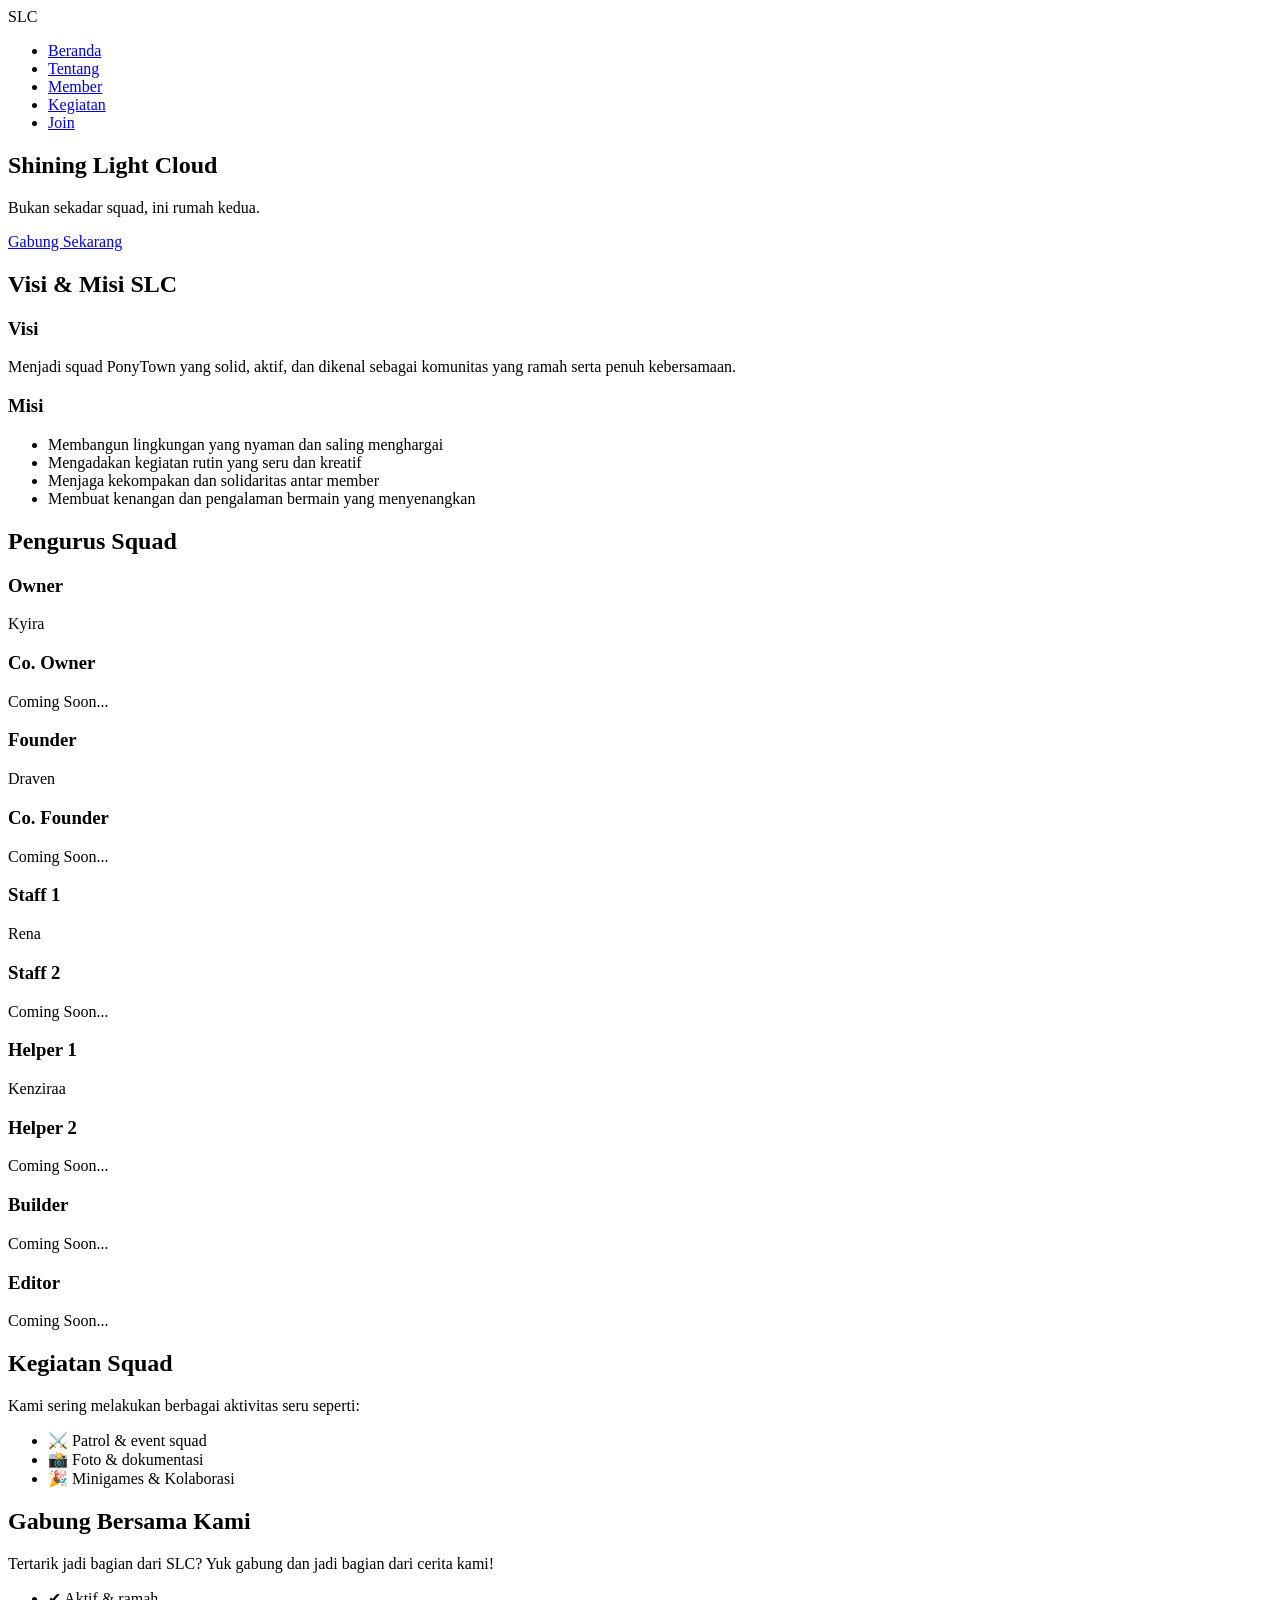
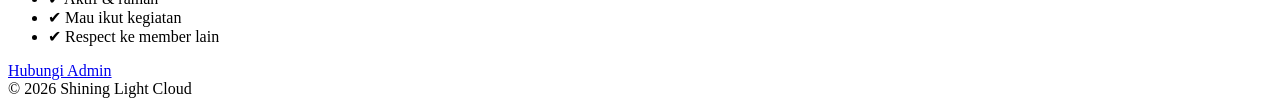
==== index.html @ 81d32ac1 "Refactor index.html and update stylesheet reference Updated the HTML structure and stylesheet link." ====
<!DOCTYPE html>
<html lang="id">
<head>
    <meta charset="UTF-8">
    <meta name="viewport" content="width=device-width, initial-scale=1.0">
    <title>Shining Light Cloud</title>
    <link rel="stylesheet" href="style.css">
</head>
<body>

    <!-- NAVBAR -->
    <nav class="navbar">
        <div class="logo">SLC</div>
        <ul>
            <li><a href="#hero">Beranda</a></li>
            <li><a href="#about">Tentang</a></li>
            <li><a href="#team">Member</a></li>
            <li><a href="#activity">Kegiatan</a></li>
            <li><a href="#join">Join</a></li>
        </ul>
    </nav>

    <!-- HERO -->
    <section id="hero" class="section hero">
        <div class="hero-text">
            <h1>Shining Light Cloud</h1>
            <p>Bukan sekadar squad, ini rumah kedua.</p>
            <a href="#join" class="btn">Gabung Sekarang</a>
        </div>
    </section>

    <!-- ABOUT -->
    <section id="about" class="section about">
        <h2>Visi & Misi SLC</h2>

        <div class="about-container">
            <div class="visi">
                <h3>Visi</h3>
                <p>
                    Menjadi squad PonyTown yang solid, aktif, dan dikenal sebagai
                    komunitas yang ramah serta penuh kebersamaan.
                </p>
            </div>

            <div class="misi">
                <h3>Misi</h3>
                <ul>
                    <li>Membangun lingkungan yang nyaman dan saling menghargai</li>
                    <li>Mengadakan kegiatan rutin yang seru dan kreatif</li>
                    <li>Menjaga kekompakan dan solidaritas antar member</li>
                    <li>Membuat kenangan dan pengalaman bermain yang menyenangkan</li>
                </ul>
            </div>
        </div>
    </section>

    <!-- TEAM -->
    <section id="team" class="section team">
        <h2>Pengurus Squad</h2>

        <div class="team-container">
            <div class="member">
                <h3>Owner</h3>
                <p>Kyira</p>
            </div>

            <div class="member">
                <h3>Co. Owner</h3>
                <p>Coming Soon...</p>
            </div>

            <div class="member">
                <h3>Founder</h3>
                <p>Draven</p>
            </div>

            <div class="member">
                <h3>Co. Founder</h3>
                <p>Coming Soon...</p>
            </div>

            <div class="member">
                <h3>Staff 1</h3>
                <p>Rena</p>
            </div>

            <div class="member">
                <h3>Staff 2</h3>
                <p>Coming Soon...</p>
            </div>

            <div class="member">
                <h3>Helper 1</h3>
                <p>Kenziraa</p>
            </div>

            <div class="member">
                <h3>Helper 2</h3>
                <p>Coming Soon...</p>
            </div>

            <div class="member">
                <h3>Builder</h3>
                <p>Coming Soon...</p>
            </div>

            <div class="member">
                <h3>Editor</h3>
                <p>Coming Soon...</p>
            </div>
        </div>
    </section>

    <!-- ACTIVITY -->
    <section id="activity" class="section activity">
        <h2>Kegiatan Squad</h2>
        <p>Kami sering melakukan berbagai aktivitas seru seperti:</p>

        <ul>
            <li>⚔️ Patrol & event squad</li>
            <li>📸 Foto & dokumentasi</li>
            <li>🎉 Minigames & Kolaborasi</li>
        </ul>
    </section>

    <!-- JOIN -->
    <section id="join" class="section join">
        <h2>Gabung Bersama Kami</h2>
        <p>
            Tertarik jadi bagian dari SLC? Yuk gabung dan jadi bagian dari cerita kami!
        </p>

        <ul>
            <li>✔ Aktif & ramah</li>
            <li>✔ Mau ikut kegiatan</li>
            <li>✔ Respect ke member lain</li>
        </ul>

        <a href="#" class="btn">Hubungi Admin</a>
    </section>

    <!-- FOOTER -->
    <footer>
        &copy; 2026 Shining Light Cloud
    </footer>

</body>
</html>
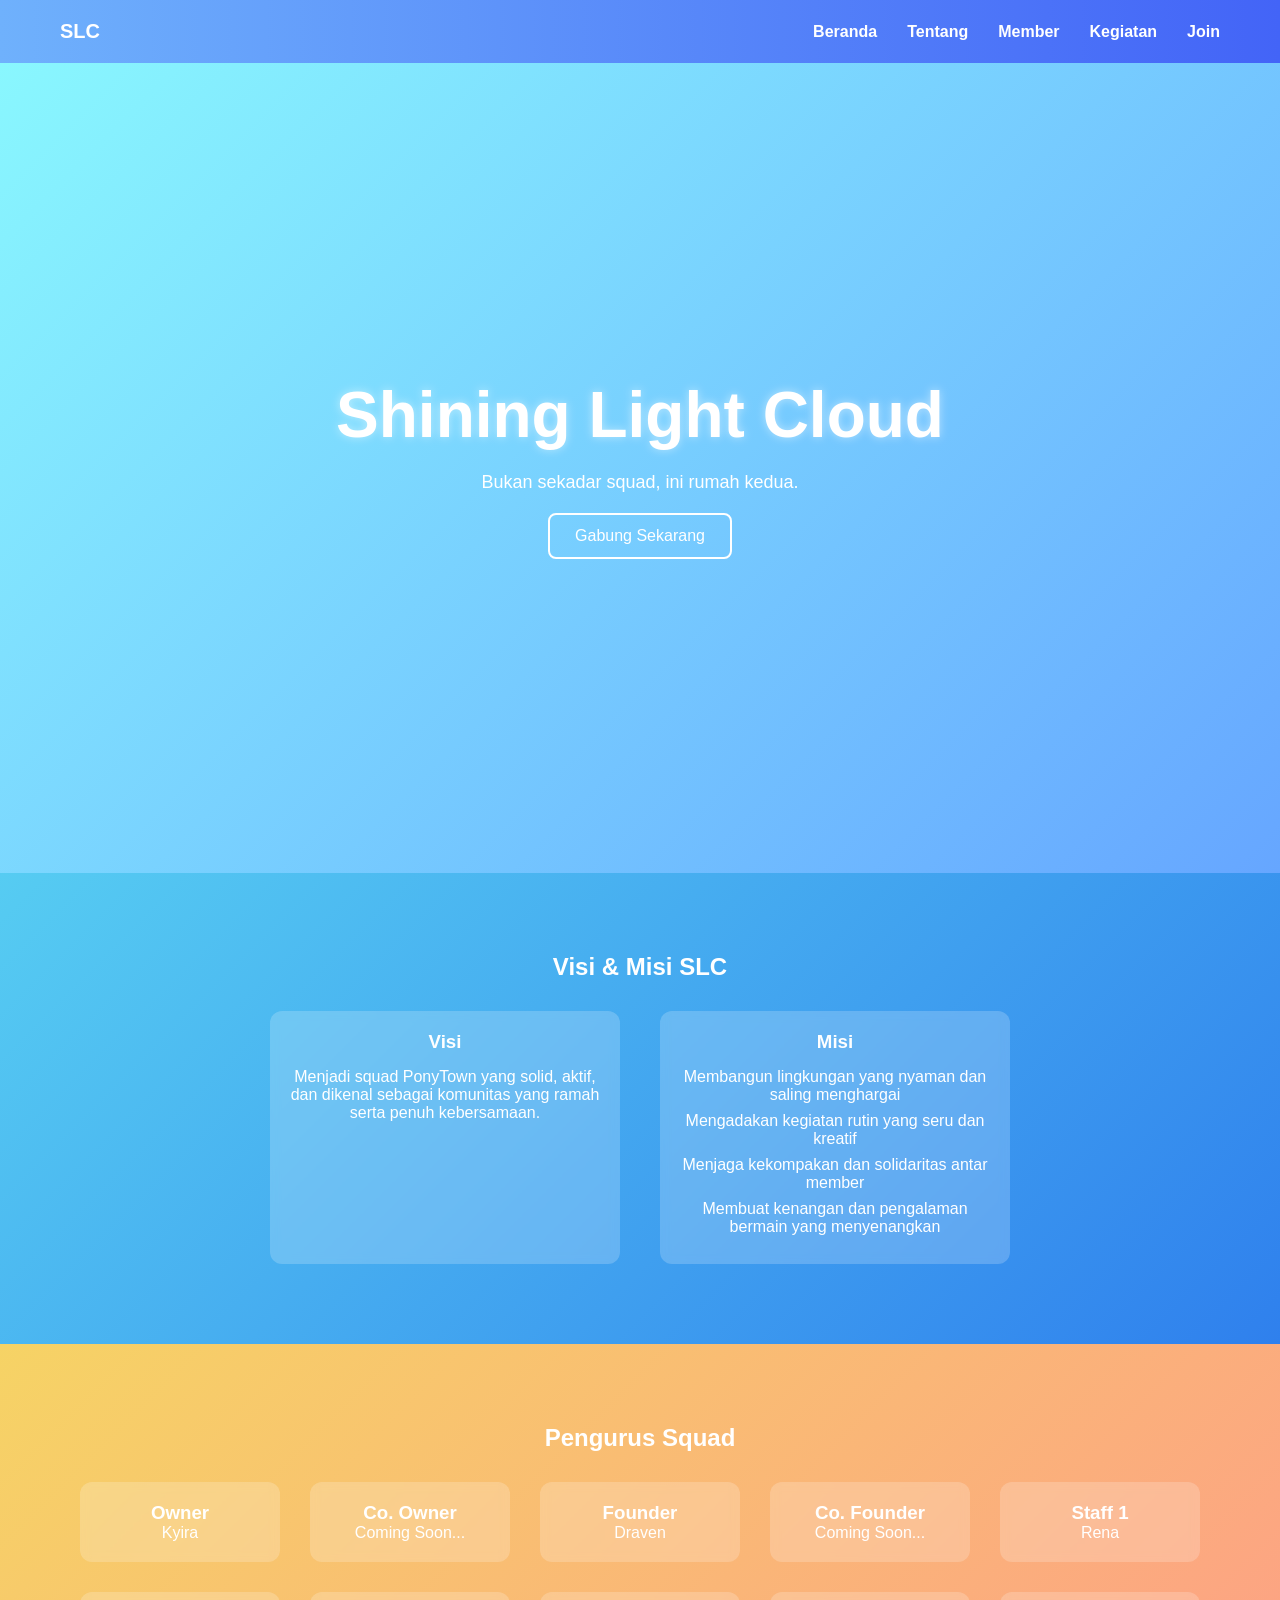
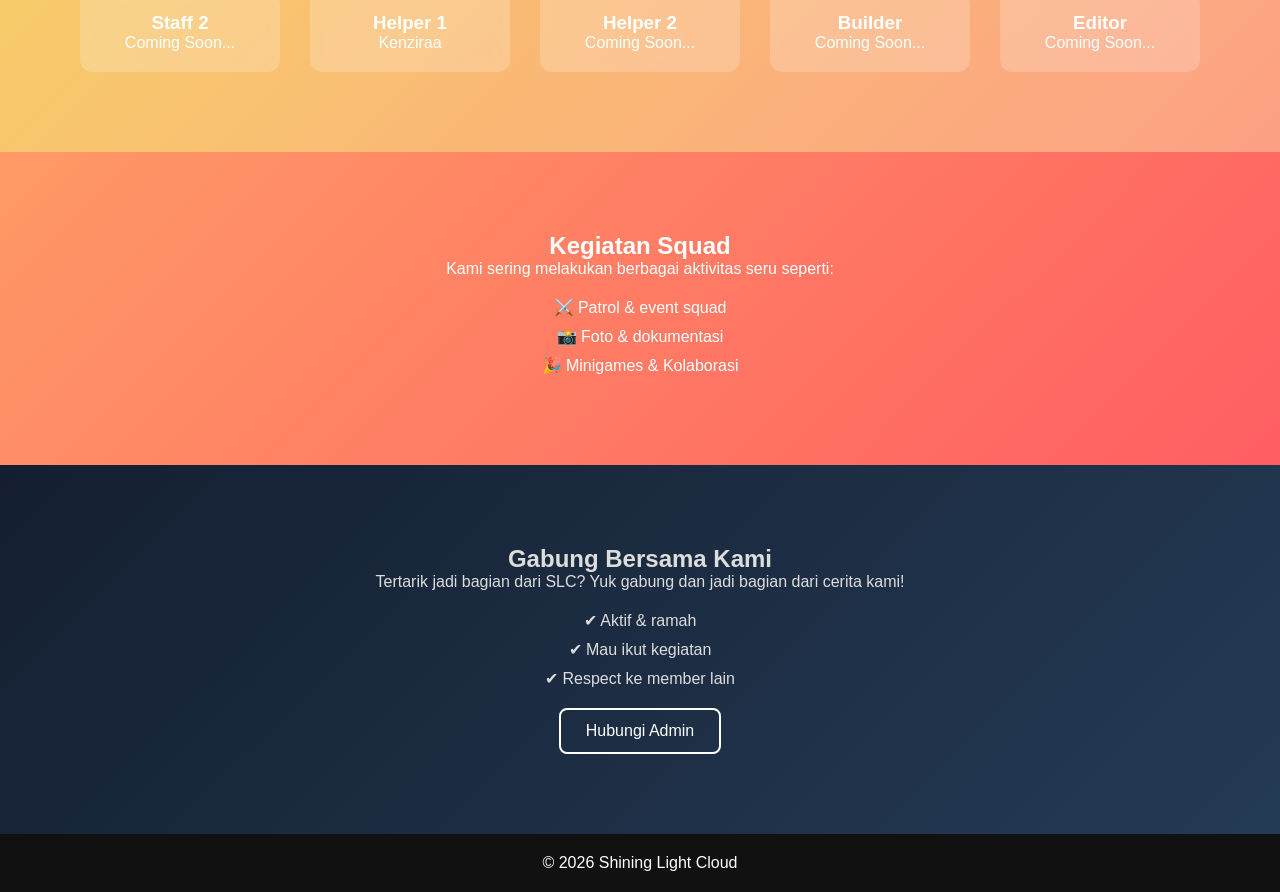
==== commit 15dc3f14: "Update index.html structure and stylesheet link" ====
--- a/index.html
+++ b/index.html
@@ -4,7 +4,7 @@
     <meta charset="UTF-8">
     <meta name="viewport" content="width=device-width, initial-scale=1.0">
     <title>Shining Light Cloud</title>
-    <link rel="stylesheet" href="style.css">
+    <link rel="stylesheet" href="Beranda.css">
 </head>
 <body>
 
--- a/Beranda.css
+++ b/Beranda.css
@@ -0,0 +1,218 @@
+/* RESET */
+* {
+    margin: 0;
+    padding: 0;
+    box-sizing: border-box;
+}
+
+body {
+    font-family: Arial, sans-serif;
+}
+
+/* NAVBAR */
+.navbar {
+    display: flex;
+    justify-content: space-between;
+    align-items: center;
+    padding: 20px 60px;
+    background: linear-gradient(to right, #6fb1fc, #4364f7);
+    color: white;
+    position: sticky;
+    top: 0;
+    z-index: 100;
+}
+
+.navbar ul {
+    list-style: none;
+    display: flex;
+    gap: 30px;
+}
+
+.navbar a {
+    text-decoration: none;
+    color: white;
+    font-weight: bold;
+}
+
+.logo {
+    font-weight: bold;
+    font-size: 20px;
+}
+
+/* SECTION UMUM */
+.section {
+    padding: 80px 20px;
+    text-align: center;
+    color: white;
+}
+
+/* HERO */
+.hero {
+    height: 90vh;
+    display: flex;
+    justify-content: center;
+    align-items: center;
+    background: linear-gradient(135deg, #89f7fe, #66a6ff);
+}
+
+.hero h1 {
+    font-size: 64px;
+    text-shadow: 0 0 10px rgba(255,255,255,0.5);
+}
+
+.hero p {
+    margin: 20px 0;
+    font-size: 18px;
+}
+
+/* BUTTON */
+.btn {
+    display: inline-block;
+    color: white;
+    text-decoration: none;
+    border: 2px solid white;
+    padding: 12px 25px;
+    border-radius: 8px;
+    transition: 0.3s;
+}
+
+.btn:hover {
+    background: white;
+    color: #333;
+}
+
+/* ABOUT */
+.about {
+    background: linear-gradient(135deg, #56ccf2, #2f80ed);
+}
+
+.about-container {
+    display: flex;
+    justify-content: center;
+    gap: 40px;
+    margin-top: 30px;
+    flex-wrap: wrap;
+}
+
+.visi, .misi {
+    background: rgba(255,255,255,0.2);
+    padding: 20px;
+    border-radius: 12px;
+    width: 350px;
+    backdrop-filter: blur(5px);
+}
+
+.visi h3, .misi h3 {
+    margin-bottom: 15px;
+}
+
+.misi ul {
+    list-style: none;
+}
+
+.misi li {
+    margin: 8px 0;
+}
+
+/* TEAM */
+.team {
+    background: linear-gradient(135deg, #f6d365, #fda085);
+}
+
+.team-container {
+    display: flex;
+    justify-content: center;
+    gap: 30px;
+    flex-wrap: wrap;
+    margin-top: 30px;
+}
+
+.member {
+    background: rgba(255,255,255,0.2);
+    padding: 20px;
+    border-radius: 12px;
+    width: 200px;
+    backdrop-filter: blur(5px);
+}
+
+/* ACTIVITY */
+.activity {
+    background: linear-gradient(135deg, #ff9966, #ff5e62);
+}
+
+.activity ul {
+    list-style: none;
+    margin-top: 20px;
+}
+
+.activity li {
+    margin: 10px 0;
+}
+
+/* JOIN */
+.join {
+    background: linear-gradient(135deg, #141e30, #243b55);
+    color: #ddd;
+}
+
+.join ul {
+    list-style: none;
+    margin: 20px 0;
+}
+
+.join li {
+    margin: 10px 0;
+}
+
+/* FOOTER */
+footer {
+    text-align: center;
+    padding: 20px;
+    background: #111;
+    color: white;
+}
+
+/* RESPONSIVE */
+@media(max-width: 768px) {
+
+    .navbar {
+        flex-direction: column;
+        text-align: center;
+        padding: 15px;
+    }
+
+    .navbar ul {
+        flex-direction: column;
+        gap: 10px;
+    }
+
+    .hero {
+        height: auto;
+        padding: 100px 20px;
+    }
+
+    .hero h1 {
+        font-size: 36px;
+    }
+
+    .hero p {
+        font-size: 14px;
+    }
+
+    .member {
+        width: 80%;
+    }
+
+    .about-container {
+        flex-direction: column;
+        align-items: center;
+    }
+
+    .visi, .misi {
+        width: 90%;
+    }
+
+    .section {
+        padding: 60px 15px;
+    }
+}
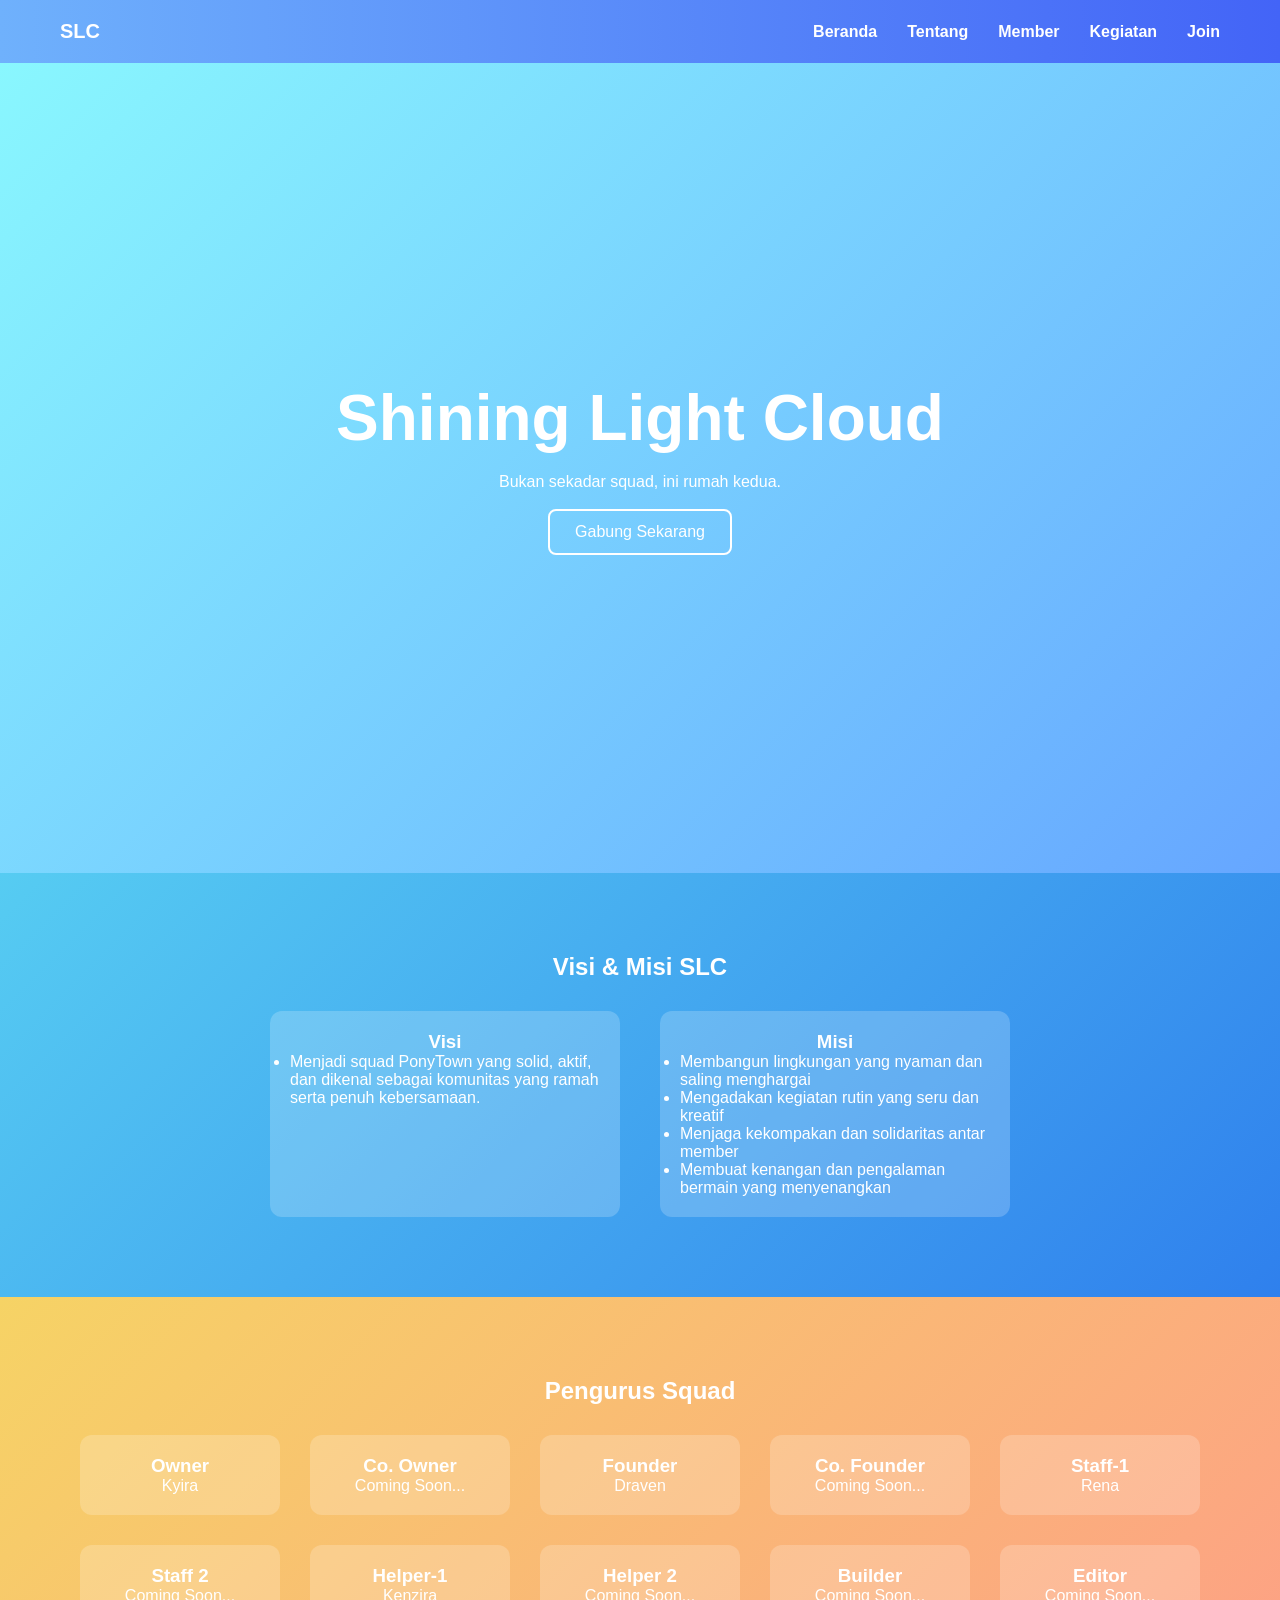
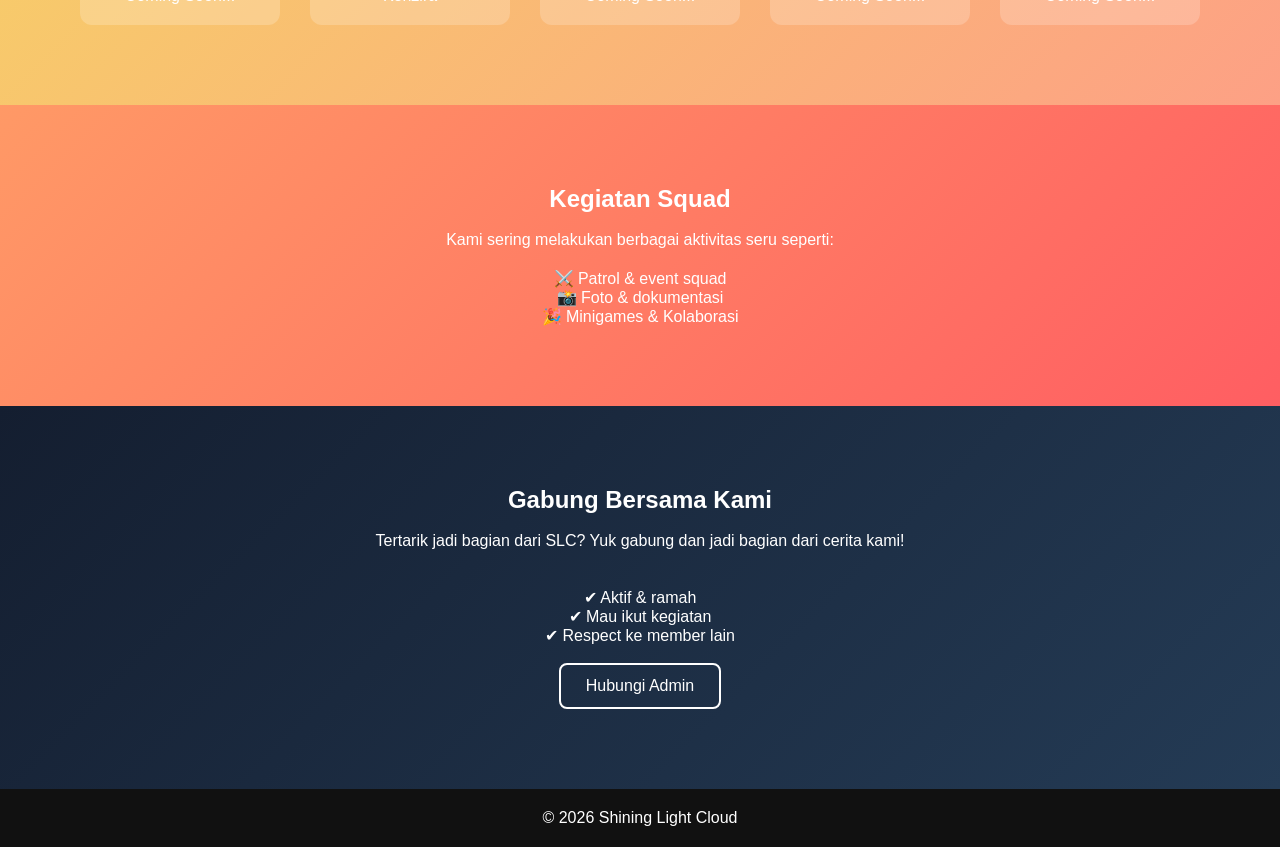
==== commit a681494f: "Add files via upload" ====
--- a/index.html
+++ b/index.html
@@ -4,145 +4,146 @@
     <meta charset="UTF-8">
     <meta name="viewport" content="width=device-width, initial-scale=1.0">
     <title>Shining Light Cloud</title>
-    <link rel="stylesheet" href="Beranda.css">
+    <link rel="stylesheet" href="css/beranda.css">
 </head>
 <body>
 
-    <!-- NAVBAR -->
-    <nav class="navbar">
-        <div class="logo">SLC</div>
-        <ul>
-            <li><a href="#hero">Beranda</a></li>
-            <li><a href="#about">Tentang</a></li>
-            <li><a href="#team">Member</a></li>
-            <li><a href="#activity">Kegiatan</a></li>
-            <li><a href="#join">Join</a></li>
-        </ul>
-    </nav>
+<!-- NAVBAR -->
+<nav class="navbar">
+    <div class="logo">SLC</div>
+    <ul>
+        <li><a href="#hero">Beranda</a></li>
+        <li><a href="#about">Tentang</a></li>
+        <li><a href="#team">Member</a></li>
+        <li><a href="#activity">Kegiatan</a></li>
+        <li><a href="#join">Join</a></li>
+    </ul>
+</nav>
 
-    <!-- HERO -->
-    <section id="hero" class="section hero">
-        <div class="hero-text">
-            <h1>Shining Light Cloud</h1>
-            <p>Bukan sekadar squad, ini rumah kedua.</p>
-            <a href="#join" class="btn">Gabung Sekarang</a>
+<!-- HERO -->
+<section id="hero" class="section hero">
+    <div class="hero-text">
+        <h1>Shining Light Cloud</h1> <br>
+        <p>Bukan sekadar squad, ini rumah kedua.</p> <br>
+        <a href="#join" class="btn">Gabung Sekarang</a>
+    </div>
+</section>
+
+<!-- ABOUT -->
+<section id="about" class="section about">
+    <h2>Visi & Misi SLC</h2>
+
+    <div class="about-container">
+        <div class="visi">
+            <h3>Visi</h3>
+            <ul>
+                <li>Menjadi squad PonyTown yang solid, aktif, dan dikenal sebagai
+                komunitas yang ramah serta penuh kebersamaan.</li>
+            </ul>
         </div>
-    </section>
 
-    <!-- ABOUT -->
-    <section id="about" class="section about">
-        <h2>Visi & Misi SLC</h2>
+        <div class="misi">
+            <h3>Misi</h3>
+            <ul>
+                <li>Membangun lingkungan yang nyaman dan saling menghargai</li>
+                <li>Mengadakan kegiatan rutin yang seru dan kreatif</li>
+                <li>Menjaga kekompakan dan solidaritas antar member</li>
+                <li>Membuat kenangan dan pengalaman bermain yang menyenangkan</li>
+            </ul>
+        </div>
+    </div>
+</section>
 
-        <div class="about-container">
-            <div class="visi">
-                <h3>Visi</h3>
-                <p>
-                    Menjadi squad PonyTown yang solid, aktif, dan dikenal sebagai
-                    komunitas yang ramah serta penuh kebersamaan.
-                </p>
-            </div>
+<!-- TEAM -->
+<section id="team" class="section team">
+    <h2>Pengurus Squad</h2>
 
-            <div class="misi">
-                <h3>Misi</h3>
-                <ul>
-                    <li>Membangun lingkungan yang nyaman dan saling menghargai</li>
-                    <li>Mengadakan kegiatan rutin yang seru dan kreatif</li>
-                    <li>Menjaga kekompakan dan solidaritas antar member</li>
-                    <li>Membuat kenangan dan pengalaman bermain yang menyenangkan</li>
-                </ul>
-            </div>
+    <div class="team-container">
+
+        <a href="kyira.html" class="member">
+            <h3>Owner</h3>
+            <p>Kyira</p>
+        </a>
+
+        <div class="member">
+            <h3>Co. Owner</h3>
+            <p>Coming Soon...</p>
         </div>
-    </section>
 
-    <!-- TEAM -->
-    <section id="team" class="section team">
-        <h2>Pengurus Squad</h2>
+        <a href="draven.html" class="member">
+            <h3>Founder</h3>
+            <p>Draven</p>
+        </a>
 
-        <div class="team-container">
-            <div class="member">
-                <h3>Owner</h3>
-                <p>Kyira</p>
-            </div>
+        <div class="member">
+            <h3>Co. Founder</h3>
+            <p>Coming Soon...</p>
+        </div>
 
-            <div class="member">
-                <h3>Co. Owner</h3>
-                <p>Coming Soon...</p>
-            </div>
+        <a href="rena.html" class="member">
+            <h3>Staff-1</h3>
+            <p>Rena</p>
+        </a>
 
-            <div class="member">
-                <h3>Founder</h3>
-                <p>Draven</p>
-            </div>
+        <div class="member">
+            <h3>Staff 2</h3>
+            <p>Coming Soon...</p>
+        </div>
 
-            <div class="member">
-                <h3>Co. Founder</h3>
-                <p>Coming Soon...</p>
-            </div>
+        <a href="kenzira.html" class="member">
+            <h3>Helper-1</h3>
+            <p>Kenzira</p>
+        </a>
 
-            <div class="member">
-                <h3>Staff 1</h3>
-                <p>Rena</p>
-            </div>
+        <div class="member">
+            <h3>Helper 2</h3>
+            <p>Coming Soon...</p>
+        </div>
 
-            <div class="member">
-                <h3>Staff 2</h3>
-                <p>Coming Soon...</p>
-            </div>
+        <div class="member">
+            <h3>Builder</h3>
+            <p>Coming Soon...</p>
+        </div>
 
-            <div class="member">
-                <h3>Helper 1</h3>
-                <p>Kenziraa</p>
-            </div>
+        <div class="member">
+            <h3>Editor</h3>
+            <p>Coming Soon...</p>
+        </div>
 
-            <div class="member">
-                <h3>Helper 2</h3>
-                <p>Coming Soon...</p>
-            </div>
+    </div>
+</section>
 
-            <div class="member">
-                <h3>Builder</h3>
-                <p>Coming Soon...</p>
-            </div>
+<!-- ACTIVITY -->
+<section id="activity" class="section activity">
+    <h2>Kegiatan Squad</h2><br>
+    <p>Kami sering melakukan berbagai aktivitas seru seperti:</p>
 
-            <div class="member">
-                <h3>Editor</h3>
-                <p>Coming Soon...</p>
-            </div>
-        </div>
-    </section>
+    <ul>
+        <li>⚔️ Patrol & event squad</li>
+        <li>📸 Foto & dokumentasi</li>
+        <li>🎉 Minigames & Kolaborasi</li>
+    </ul>
+</section>
 
-    <!-- ACTIVITY -->
-    <section id="activity" class="section activity">
-        <h2>Kegiatan Squad</h2>
-        <p>Kami sering melakukan berbagai aktivitas seru seperti:</p>
+<!-- JOIN -->
+<section id="join" class="section join">
+    <h2>Gabung Bersama Kami</h2><br>
+    <p>
+        Tertarik jadi bagian dari SLC? Yuk gabung dan jadi bagian dari cerita kami!
+    </p><br>
 
-        <ul>
-            <li>⚔️ Patrol & event squad</li>
-            <li>📸 Foto & dokumentasi</li>
-            <li>🎉 Minigames & Kolaborasi</li>
-        </ul>
-    </section>
+    <ul>
+        <li>✔ Aktif & ramah</li>
+        <li>✔ Mau ikut kegiatan</li>
+        <li>✔ Respect ke member lain</li>
+    </ul><br>
 
-    <!-- JOIN -->
-    <section id="join" class="section join">
-        <h2>Gabung Bersama Kami</h2>
-        <p>
-            Tertarik jadi bagian dari SLC? Yuk gabung dan jadi bagian dari cerita kami!
-        </p>
+    <a href="#" class="btn">Hubungi Admin</a>
+</section>
 
-        <ul>
-            <li>✔ Aktif & ramah</li>
-            <li>✔ Mau ikut kegiatan</li>
-            <li>✔ Respect ke member lain</li>
-        </ul>
-
-        <a href="#" class="btn">Hubungi Admin</a>
-    </section>
-
-    <!-- FOOTER -->
-    <footer>
-        &copy; 2026 Shining Light Cloud
-    </footer>
+<footer>
+    &copy; 2026 Shining Light Cloud
+</footer>
 
 </body>
-</html>
+</html>
--- a/css/beranda.css
+++ b/css/beranda.css
@@ -0,0 +1,153 @@
+* {
+    margin: 0;
+    padding: 0;
+    box-sizing: border-box;
+}
+
+body {
+    font-family: Arial, sans-serif;
+}
+
+/* NAVBAR */
+.navbar {
+    display: flex;
+    justify-content: space-between;
+    align-items: center;
+    padding: 20px 60px;
+    background: linear-gradient(to right, #6fb1fc, #4364f7);
+    color: white;
+    position: sticky;
+    top: 0;
+    z-index: 100;
+}
+
+.navbar ul {
+    list-style: none;
+    display: flex;
+    gap: 30px;
+}
+
+.navbar a {
+    text-decoration: none;
+    color: white;
+    font-weight: bold;
+}
+
+.logo {
+    font-weight: bold;
+    font-size: 20px;
+}
+
+/* SECTION UMUM */
+.section {
+    padding: 80px 20px;
+    text-align: center;
+    color: white;
+}
+
+/* HERO */
+.hero {
+    height: 90vh;
+    display: flex;
+    justify-content: center;
+    align-items: center;
+    background: linear-gradient(135deg, #89f7fe, #66a6ff);
+}
+
+.hero h1 {
+    font-size: 64px;
+}
+
+.btn {
+    display: inline-block;
+    color: white;
+    text-decoration: none;
+    border: 2px solid white;
+    padding: 12px 25px;
+    border-radius: 8px;
+}
+
+/* ABOUT */
+.about {
+    background: linear-gradient(135deg, #56ccf2, #2f80ed);
+}
+
+.about-container {
+    display: flex;
+    gap: 40px;
+    justify-content: center;
+    flex-wrap: wrap;
+    margin-top: 30px;
+}
+
+.visi, .misi {
+    background: rgba(255,255,255,0.2);
+    padding: 20px;
+    border-radius: 12px;
+    width: 350px;
+}
+
+/* teks visi & misi rata kiri */
+.visi ul {
+    text-align: left;
+}
+.misi ul {
+    text-align: left;
+}
+
+/* TEAM */
+.team {
+    background: linear-gradient(135deg, #f6d365, #fda085);
+}
+
+.team-container {
+    display: flex;
+    gap: 30px;
+    flex-wrap: wrap;
+    justify-content: center;
+    margin-top: 30px;
+}
+
+.member {
+    text-decoration: none;
+    color: white;
+    background: rgba(255,255,255,0.2);
+    padding: 20px;
+    border-radius: 12px;
+    width: 200px;
+    transition: 0.3s;
+}
+
+.member:hover {
+    transform: translateY(-8px);
+    background: rgba(255,255,255,0.35);
+}
+
+/* ACTIVITY */
+.activity {
+    background: linear-gradient(135deg, #ff9966, #ff5e62);
+}
+
+.activity ul {
+    list-style: none;
+    margin-top: 20px;
+}
+
+/* JOIN */
+.join {
+    background: linear-gradient(135deg, #141e30, #243b55);
+}
+
+.join ul {
+    list-style: none;   /* hapus bullet */
+    padding: 0;         /* hapus jarak kiri default */
+    margin-top: 20px;
+}
+
+/* FOOTER */
+footer {
+    text-align: center;
+    padding: 20px;
+    background: #111;
+    color: white;
+}
